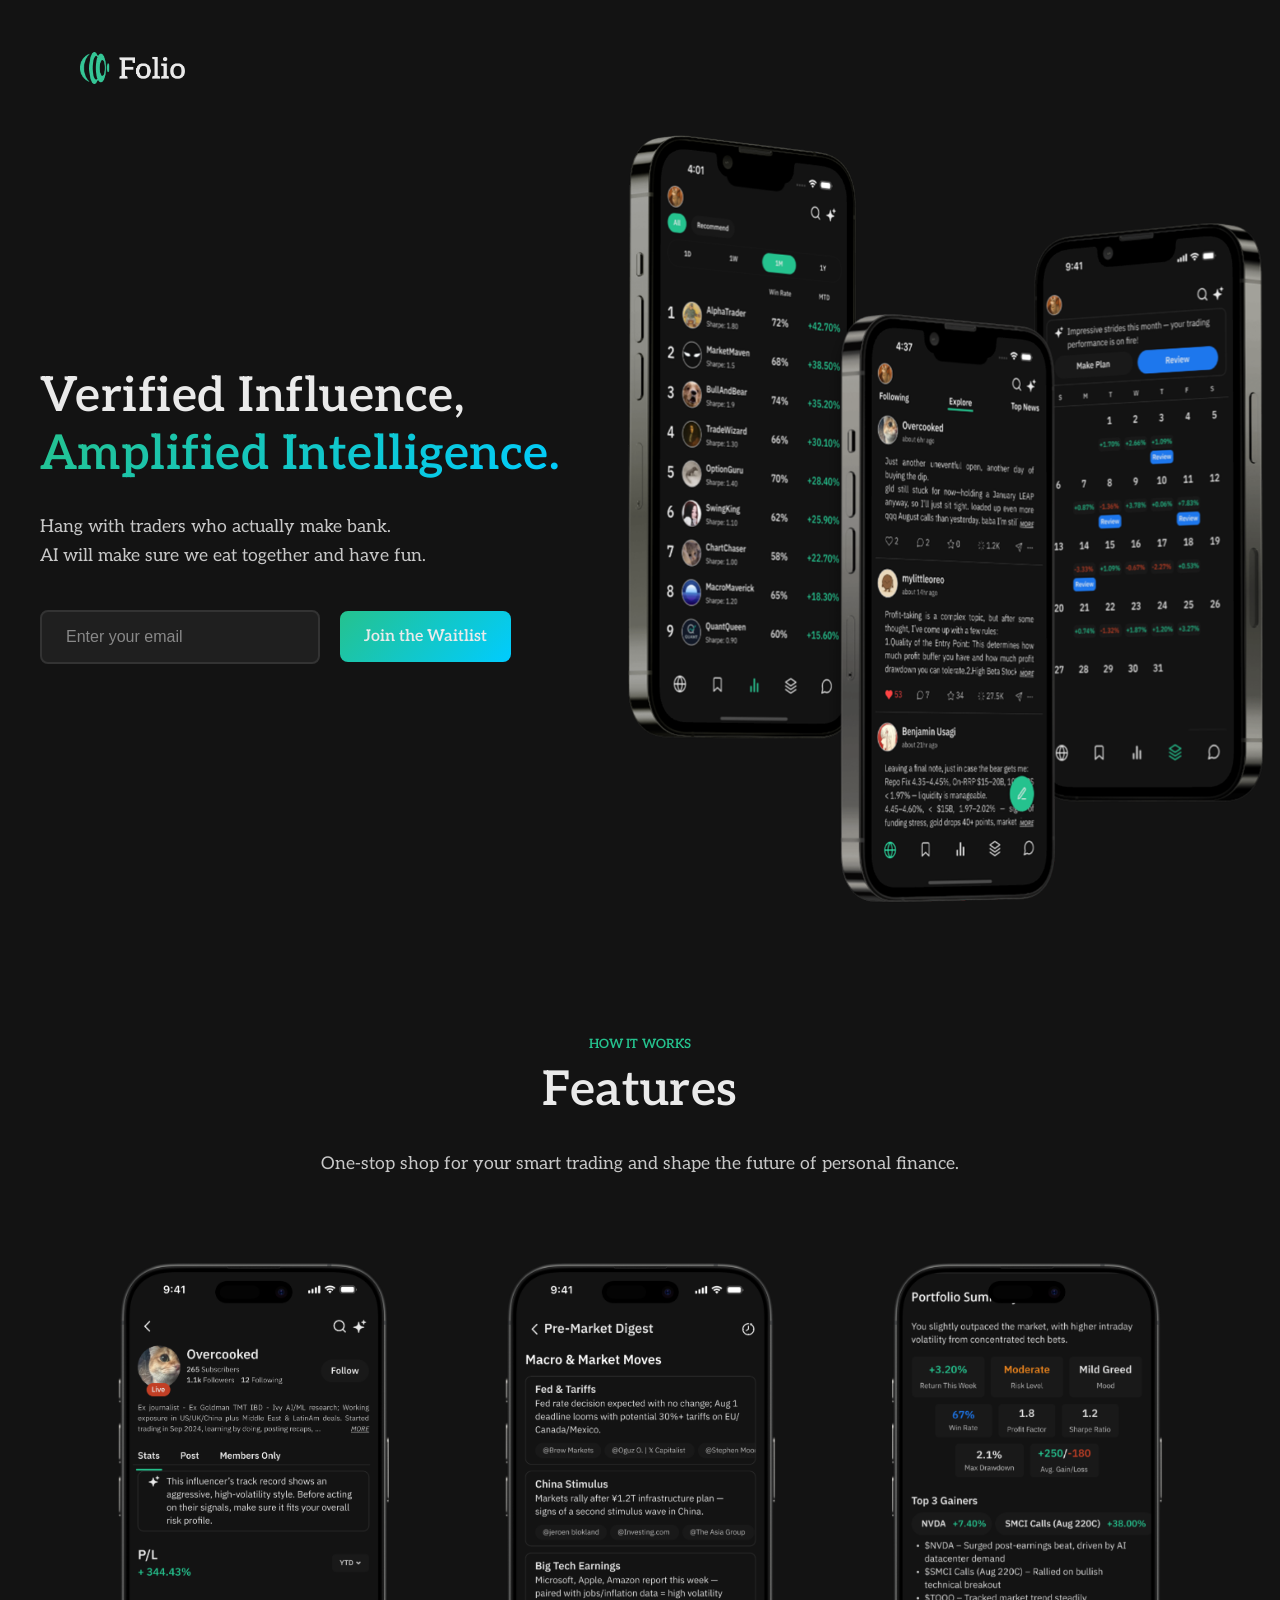
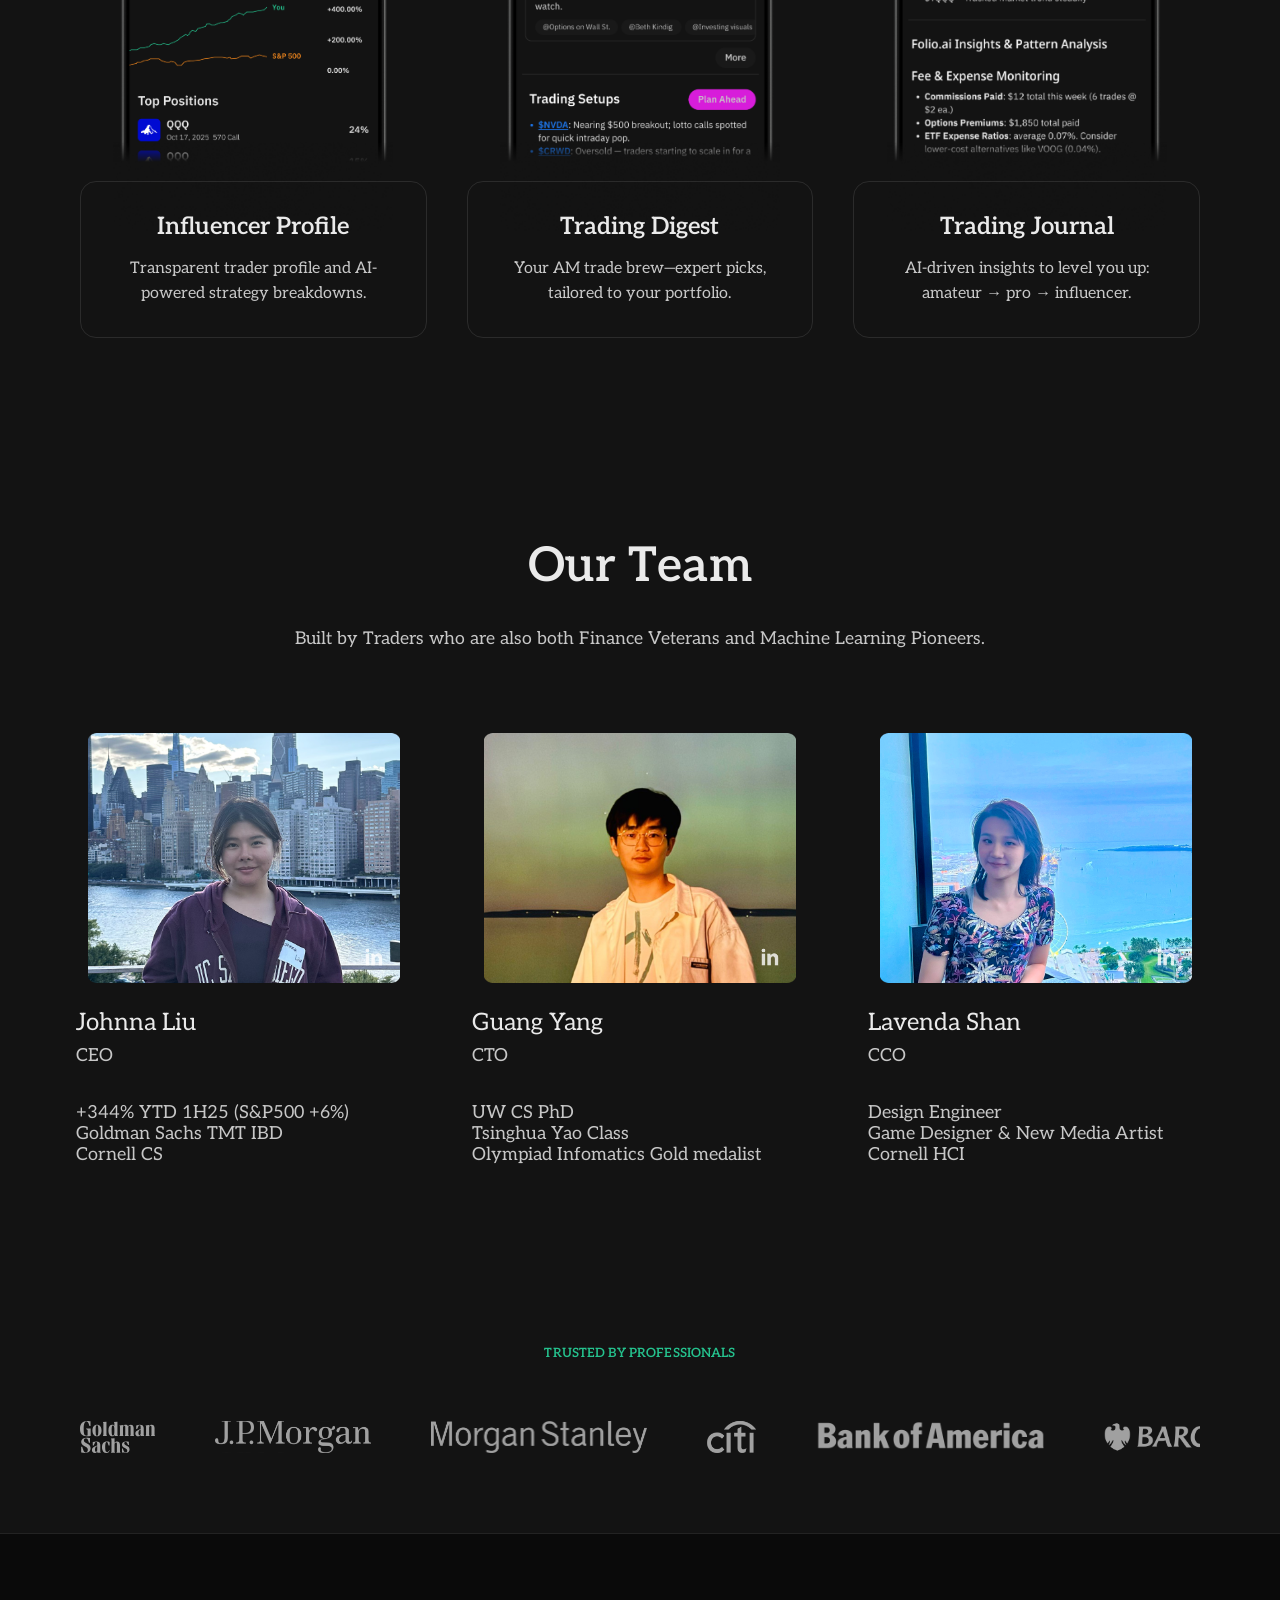
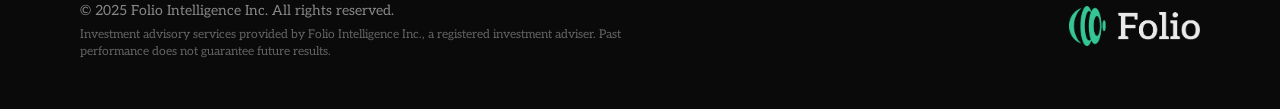
==== index.html @ 2339e9d1 "set default html page" ====
<!DOCTYPE html>
<html lang="en">

<head>
    <meta charset="UTF-8">
    <meta name="viewport" content="width=device-width, initial-scale=1.0">
    <title>Folio - Verified Influence, Amplified Intelligence</title>
    <link href="https://fonts.googleapis.com/css2?family=Aleo:wght@300;400;500;600;700&display=swap" rel="stylesheet">
    <link rel="stylesheet" href="styles.css">
</head>

<body>
    <!-- Header -->
    <header class="header">
        <nav class="nav">
            <div class="logo">
                <img src="assets/logo-3.png" alt="Folio">
            </div>
            <!-- <a href="#blog" class="blog-btn">Blog</a> -->
        </nav>
    </header>

    <!-- Hero Section -->
    <section class="hero">
        <div class="hero-content">
            <div class="hero-text">
                <h1>
                    Verified Influence,<br>
                    <span class="highlight">Amplified Intelligence.</span>
                </h1>
                <p>
                    Hang with traders who actually make bank.<br>
                    AI will make sure we eat together and have fun.
                </p>
                <div class="hero-buttons">
                    <input type="email" placeholder="Enter your email" class="email-input">
                    <a href="#demo" class="btn-primary">Join the Waitlist</a>
                </div>
            </div>
            <div class="hero-phones">
                <img src="assets/demo-img/hero-phone-img.png" alt="folio app">
            </div>
        </div>
    </section>

    <!-- How it Works Section -->
    <section class="how-it-works">
        <div class="container">
            <div class="section-header">
                <div class="section-tag">How it Works</div>
                <h2 class="section-title">Features</h2>
                <p class="section-subtitle">One-stop shop for your smart trading and shape the future of personal
                    finance.</p>
            </div>

            <div class="features-grid">
                <div class="feature-item">
                    <div class="feature-phone">
                        <img src="assets/demo-img/profile-demo.png" alt="Influencer Profile Demo">
                    </div>
                    <div class="feature-card">
                        <h3>Influencer Profile</h3>
                        <p>Transparent trader profile and AI-powered strategy breakdowns.</p>
                    </div>
                </div>
                <div class="feature-item">
                    <div class="feature-phone">
                        <img src="assets/demo-img/digest-demo.png" alt="Trading Digest Demo">
                    </div>
                    <div class="feature-card">
                        <h3>Trading Digest</h3>
                        <p>Your AM trade brew—expert picks, tailored to your portfolio.</p>
                    </div>
                </div>
                <div class="feature-item">
                    <div class="feature-phone">
                        <img src="assets/demo-img/review-demo.png" alt="Trading Journal Demo">
                    </div>
                    <div class="feature-card">
                        <h3>Trading Journal</h3>
                        <p>AI-driven insights to level you up: amateur → pro → influencer.</p>
                    </div>
                </div>
            </div>
        </div>
    </section>

    <!-- Team Section -->
    <section class="team">
        <div class="container">
            <div class="section-header">
                <h2 class="section-title">Our Team</h2>
                <p class="section-subtitle">Built by Traders who are also both Finance Veterans and Machine Learning
                    Pioneers.</p>
            </div>

            <div class="team-grid">
                <div class="team-member">
                    <div class="photo-container">
                        <img src="assets/founders/johnna-photo.png" alt="Johnna Liu" class="member-photo">
                        <a href="https://www.linkedin.com/in/johnnaliu/" target="_blank" class="linkedin-link">
                            <img src="assets/founders/linkedin-logo.png" alt="LinkedIn" class="linkedin-icon">
                        </a>
                    </div>
                    <div class="member-info">
                        <div class="member-header">
                            <h3>Johnna Liu</h3>
                            <div class="role">CEO</div>
                        </div>
                        <div class="bio">
                            +344% YTD 1H25 (S&P500 +6%)<br>
                            Goldman Sachs TMT IBD<br>
                            Cornell CS
                        </div>
                    </div>
                </div>
                <div class="team-member">
                    <div class="photo-container">
                        <img src="assets/founders/guang-photo.png" alt="Guang Yang" class="member-photo">
                        <a href="https://www.linkedin.com/in/guang-yang-8a3953269/" target="_blank" class="linkedin-link">
                            <img src="assets/founders/linkedin-logo.png" alt="LinkedIn" class="linkedin-icon">
                        </a>
                    </div>
                    <div class="member-info">
                        <div class="member-header">
                            <h3>Guang Yang</h3>
                            <div class="role">CTO</div>
                        </div>
                        <div class="bio">
                            UW CS PhD<br>
                            Tsinghua Yao Class<br>
                            Olympiad Infomatics Gold medalist
                        </div>
                    </div>
                </div>
                <div class="team-member">
                    <div class="photo-container">
                        <img src="assets/founders/lav-photo.png" alt="Lavenda Shan" class="member-photo">
                        <a href="https://www.linkedin.com/in/lavendashan/" target="_blank" class="linkedin-link">
                            <img src="assets/founders/linkedin-logo.png" alt="LinkedIn" class="linkedin-icon">
                        </a>
                    </div>
                    <div class="member-info">
                        <div class="member-header">
                            <h3>Lavenda Shan</h3>
                            <div class="role">CCO</div>
                        </div>
                        <div class="bio">
                            Design Engineer<br>
                            Game Designer & New Media Artist<br>
                            Cornell HCI
                        </div>
                    </div>
                </div>
            </div>
        </div>
    </section>

    <!-- Trusted Section -->
    <section class="trusted">
        <div class="trusted-content">
            <div class="trusted-header">
                <div class="trusted-tag">Trusted by Professionals</div>
                <!-- <p class="trusted-subtitle">Built by ex-Goldman Sachs investment bankers and talented traders.</p> -->
            </div>

            <div class="partners-scroll">
                <div class="partners-track">
                    <img src="assets/company/text-only/goldman-sachs.svg" alt="Goldman Sachs" class="partner-logo">
                    <img src="assets/company/text-only/jpm.svg" alt="JPMorgan" class="partner-logo">
                    <img src="assets/company/text-only/morgan-stanley.svg" alt="Morgan Stanley" class="partner-logo">
                    <img src="assets/company/text-only/citi.svg" alt="Citi" class="partner-logo">
                    <img src="assets/company/text-only/BofA.svg" alt="Bank of America" class="partner-logo">
                    <img src="assets/company/text-only/barclays.svg" alt="Barclays" class="partner-logo">
                    <img src="assets/company/text-only/hsbc.svg" alt="HSBC" class="partner-logo">
                    <img src="assets/company/text-only/ubs.svg" alt="UBS" class="partner-logo">
                    <img src="assets/company/text-only/db.svg" alt="Deutsche Bank" class="partner-logo">
                    <img src="assets/company/text-only/blackrock.svg" alt="BlackRock" class="partner-logo">
                    <img src="assets/company/text-only/blackstone.svg" alt="Blackstone" class="partner-logo">
                    <img src="assets/company/text-only/carlyle.svg" alt="Carlyle" class="partner-logo">
                    <img src="assets/company/text-only/Citadel_LLC_Logo.svg" alt="Citadel" class="partner-logo">
                    <!-- Duplicate for seamless scroll -->
                    <img src="assets/company/text-only/goldman-sachs.svg" alt="Goldman Sachs" class="partner-logo">
                    <img src="assets/company/text-only/jpm.svg" alt="JPMorgan" class="partner-logo">
                    <img src="assets/company/text-only/morgan-stanley.svg" alt="Morgan Stanley" class="partner-logo">
                    <img src="assets/company/text-only/citi.svg" alt="Citi" class="partner-logo">
                    <img src="assets/company/text-only/BofA.svg" alt="Bank of America" class="partner-logo">
                    <img src="assets/company/text-only/barclays.svg" alt="Barclays" class="partner-logo">
                    <img src="assets/company/text-only/hsbc.svg" alt="HSBC" class="partner-logo">
                    <img src="assets/company/text-only/ubs.svg" alt="UBS" class="partner-logo">
                    <img src="assets/company/text-only/db.svg" alt="Deutsche Bank" class="partner-logo">
                    <img src="assets/company/text-only/blackrock.svg" alt="BlackRock" class="partner-logo">
                    <img src="assets/company/text-only/blackstone.svg" alt="Blackstone" class="partner-logo">
                    <img src="assets/company/text-only/carlyle.svg" alt="Carlyle" class="partner-logo">
                    <img src="assets/company/text-only/Citadel_LLC_Logo.svg" alt="Citadel" class="partner-logo">
                </div>
            </div>
        </div>
    </section>

    <!-- Footer Section -->
    <footer class="footer">
        <div class="footer-content">
            <div class="footer-legal">
                <p>© 2025 Folio Intelligence Inc. All rights reserved.</p>
                <p class="disclaimer">Investment advisory services provided by Folio Intelligence Inc., a registered investment adviser. Past performance does not guarantee future results.</p>
            </div>
            
            <div class="footer-logo">
                <img src="assets/logo-3.png" alt="Folio">
            </div>
        </div>
    </footer>

    <script>
        // Smooth scrolling for navigation links
        document.querySelectorAll('a[href^="#"]').forEach(anchor => {
            anchor.addEventListener('click', function (e) {
                e.preventDefault();
                const target = document.querySelector(this.getAttribute('href'));
                if (target) {
                    target.scrollIntoView({
                        behavior: 'smooth',
                        block: 'start'
                    });
                }
            });
        });

        // Intersection Observer for scroll animations
        const observerOptions = {
            threshold: 0.1,
            rootMargin: '0px 0px -50px 0px'
        };

        const observer = new IntersectionObserver(function (entries) {
            entries.forEach(entry => {
                if (entry.isIntersecting) {
                    entry.target.style.opacity = '1';
                    entry.target.style.transform = 'translateY(0)';
                }
            });
        }, observerOptions);

        // Apply animations to elements
        document.querySelectorAll('.feature-card, .team-member').forEach(element => {
            element.style.opacity = '0';
            element.style.transform = 'translateY(30px)';
            element.style.transition = 'opacity 0.6s ease, transform 0.6s ease';
            observer.observe(element);
        });
    </script>
</body>

</html>
---- styles.css ----
:root {
    --text-primary: #EAEAEA;
    --text-secondary: #C7C7C7;
}

* {
    margin: 0;
    padding: 0;
    box-sizing: border-box;
}

body {
    font-family: "Aleo", Georgia, serif;
    background-color: #131313;
    color: var(--text-primary, #EAEAEA);
    font-size: 58px;
    font-style: normal;
    font-weight: 400;
    line-height: normal;
    overflow-x: hidden;
}

.container {
    max-width: 1440px;
    margin: 0 auto;
    padding: 0 20px;
}

/* Header */
.header {
    padding: 32px 0;
    position: relative;
    z-index: 100;
}

.nav {
    display: flex;
    justify-content: space-between;
    align-items: center;
    margin: 0 auto;
    padding: 20px 80px;
    transition: all 0.3s ease;
    border-radius: 12px;
}

.nav.scrolled {
    background: rgba(25, 25, 25, 0.95);
    backdrop-filter: blur(10px);
    border: 1px solid rgba(255, 255, 255, 0.1);
    margin: 0 20px;
    transform: translateY(-5px);
    box-shadow: 0 10px 30px rgba(0, 0, 0, 0.3);
}

.logo {
    display: flex;
    align-items: center;
    transition: transform 0.3s ease;
}

.logo:hover {
    transform: scale(1.05);
}

.logo img {
    height: 32px;
    width: auto;
    transition: all 0.3s ease;
    filter: brightness(1);
}

.logo:hover img {
    filter: brightness(1.2);
}

/* Hero Section */
.hero {
    padding: 80px 0 120px;
    position: relative;
}

.hero-content {
    display: grid;
    grid-template-columns: 1.5fr 1fr;
    gap: 60px;
    align-items: center;
    max-width: 1400px;
    margin: 0 auto;
    padding: 0 40px;
}

.hero-text h1 {
    font-size: 3rem;
    font-weight: 600;
    line-height: 1.2;
    margin-bottom: 30px;
    letter-spacing: 0.01em;
}

.hero-text .highlight {
    background: linear-gradient(135deg, #25c28e, #00ccff);
    -webkit-background-clip: text;
    -webkit-text-fill-color: transparent;
    background-clip: text;
}

.hero-text p {
    font-size: 1.1rem;
    color: var(--text-secondary);
    margin-bottom: 40px;
    line-height: 1.6;
}

.hero-buttons {
    display: flex;
    gap: 20px;
    align-items: center;
    flex-wrap: nowrap;
}

.email-input {
    background: rgba(255, 255, 255, 0.05);
    border: 2px solid #333;
    border-radius: 8px;
    padding: 16px 24px;
    font-size: 1rem;
    color: #eaeaea;
    width: 280px;
    transition: all 0.3s ease;
}

.email-input::placeholder {
    color: #888;
}

.email-input:focus {
    outline: none;
    border-color: #25c28e;
    background: rgba(255, 255, 255, 0.08);
    box-shadow: 0 0 0 30px rgba(37, 194, 142, 0.1);
}

.btn-primary {
    background: linear-gradient(135deg, #25c28e, #00ccff);
    color: var(--text-primary);
    padding: 16px 24px;
    border: none;
    border-radius: 8px;
    font-weight: 600;
    font-size: 1rem;
    cursor: pointer;
    transition: all 0.3s ease;
    text-decoration: none;
    display: inline-block;
    text-align: center;
    position: relative;
    z-index: 9999;
}

.btn-primary:hover {
    transform: translateY(-2px);
    box-shadow: 0 0 30px rgba(37, 194, 142, 0.3);
}

/* hero image */
.hero-phones {
    display: flex;
    justify-content: center;
    align-items: center;
    width: 100%;
    height: 600px;
    position: relative;
    margin: 0 auto;
    overflow: visible;
    margin-left: -180px;
}

.hero-phones img {
    width: auto;
    height: 200px;
    object-fit: contain;
    transform: scale(4.5);
    transition: all 0.3s ease;
    transform-origin: center center;
    position: relative;
}

/* How it Works Section */
.how-it-works {
    padding: 100px 0;
    background: #131313;
}

.section-header {
    text-align: center;
    margin-bottom: 80px;
}

.section-tag {
    color: #25c28e;
    font-weight: 600;
    font-size: 0.8rem;
    text-transform: uppercase;
    letter-spacing: 0.01em;
    margin-bottom: 10px;
}

.section-title {
    font-size: 3rem;
    font-weight: 600;
    color: var(--text-primary);
    line-height: 1.2;
    margin-bottom: 30px;
    letter-spacing: 0.01em;
}

.section-subtitle {
    font-size: 1.1rem;
    color: var(--text-secondary);
    margin-bottom: 40px;
    line-height: 1.6;
}

.features-grid {
    display: grid;
    grid-template-columns: repeat(3, 1fr);
    gap: 40px;
    max-width: 1200px;
    margin: 0 auto;
    padding: 0 40px;
}

.feature-item {
    display: flex;
    flex-direction: column;
    align-items: center;
}

.feature-card {
    border: 1px solid rgba(255, 255, 255, 0.1);
    border-radius: 16px;
    padding: 30px 30px;
    text-align: center;
    transition: all 0.3s ease;
    margin-top: -80px;
    position: relative;
    z-index: 2;
}

.feature-phone {
    width: 280px;
    margin-bottom: 30px;
    position: relative;
    border-radius: 16px;
    overflow: hidden;
}

.feature-phone img {
    width: 100%;
    height: 100%;
    object-fit: cover;
    border-radius: 16px;
}

.feature-card h3 {
    font-size: 1.5rem;
    font-weight: 600;
    margin-bottom: 15px;
    color: #eaeaea;
}

.feature-card p {
    color: #c7c7c7;
    line-height: 1.6;
    font-size: 1rem;
}

/* Team Section */
.team {
    padding: 100px 0;
}

.team-grid {
    display: grid;
    grid-template-columns: repeat(3, 1fr);
    gap: 60px;
    max-width: 1200px;
    margin: 0 auto;
    padding: 0 36px;
}

.team-member {
    text-align: center;
}

.photo-container {
    position: relative;
    display: inline-block;
    margin: 0 auto 8px;
}

.member-photo {
    width: 312px;
    height: 250px;
    border-radius: 6px;
    object-fit: cover;
    transition: all 0.3s ease;
    overflow: hidden;
}

.linkedin-link {
    position: absolute;
    bottom: 4px;
    right: 4px;
    padding: 8px;
    transition: all 0.3s ease;
    opacity: 0.8;
}

.linkedin-link:hover {
    opacity: 1;
    background: var(--main-text-secondary);
    transform: scale(1.1);
}

.linkedin-icon {
    width: 28px;
    filter: brightness(0) invert(1);
}

.member-info {
    display: flex;
    flex-direction: column;
    align-items: flex-start;
    gap: 36px;
    align-self: stretch;
}

.member-header {
    display: flex;
    flex-direction: column;
    align-items: flex-start;
    gap: 8px;
}

.member-info h3 {
    color: var(--main-text-primary, #EAEAEA);
    font-family: Aleo;
    font-size: 24px;
    font-style: normal;
    font-weight: 400;
    line-height: normal;
    margin: 0;
}

.member-info .role {
    color: var(--main-text-secondary, #C7C7C7);
    font-family: Aleo;
    font-size: 18px;
    font-style: normal;
    font-weight: 400;
    line-height: normal;
    margin: 0;
}

.member-info .bio {
    color: var(--main-text-secondary, #C7C7C7);
    font-family: Aleo;
    font-size: 18px;
    font-style: normal;
    font-weight: 400;
    line-height: normal;
    margin: 0;
    text-align: left;
}

/* Trusted Section */
.trusted {
    padding: 80px 0;
    background: #131313;
}

.trusted-content {
    max-width: 1200px;
    margin: 0 auto;
    padding: 0 40px;
}

.trusted-header {
    text-align: center;
    margin-bottom: 60px;
}

.trusted-tag {
    color: #25c28e;
    font-weight: 600;
    font-size: 0.8rem;
    text-transform: uppercase;
    letter-spacing: 0.01em;
    margin-bottom: 20px;
}

.trusted-subtitle {
    font-size: 1.1rem;
    color: var(--text-secondary);
    margin-bottom: 40px;
    line-height: 1.6;
}

.partners-scroll {
    overflow: hidden;
    width: 100%;
    position: relative;
}

.partners-track {
    display: flex;
    gap: 60px;
    animation: scroll-horizontal 30s linear infinite;
    white-space: nowrap;
}

.partner-logo {
    height: 32px;
    opacity: 0.6;
    transition: opacity 0.3s ease;
    flex-shrink: 0;
    filter: brightness(0) invert(1);
}

.partner-logo:hover {
    opacity: 1;
}

@keyframes scroll-horizontal {
    0% {
        transform: translateX(0);
    }
    100% {
        transform: translateX(-50%);
    }
}

/* Footer Section */
.footer {
    background: #0a0a0a;
    border-top: 1px solid rgba(255, 255, 255, 0.1);
    padding: 60px 0 40px;
}

.footer-content {
    max-width: 1200px;
    margin: 0 auto;
    padding: 0 40px;
    display: flex;
    justify-content: space-between;
    align-items: flex-start;
    gap: 40px;
}

.footer-logo img {
    height: 40px;
    width: auto;
}

.footer-legal {
    text-align: left;
    flex: 1;
    max-width: 600px;
}

.footer-legal p {
    color: #888;
    font-family: Aleo;
    font-size: 14px;
    margin: 8px 0;
}

.disclaimer {
    font-size: 12px !important;
    line-height: 1.4;
    opacity: 0.7;
    margin: 15px 0 0;
}

/* Mobile Responsive */
@media (max-width: 640px) {
    .nav {
        padding: 0 20px;
    }

    .hero {
        padding: 60px 0 80px;
    }

    .hero-content {
        grid-template-columns: 1fr;
        gap: 40px;
        text-align: center;
        padding: 0 20px;
        max-width: 100%;
        justify-content: center;
    }

    .hero-text h1 {
        font-size: 2.5rem;
    }

    .hero-phones {
        width: 100%;
        height: auto;
        justify-content: center;
        margin: 0 auto;
        margin-left: 0;
        overflow: hidden;
    }

    .hero-phones img {
        width: 100%;
        height: auto;
        object-fit: contain;
        transform: scale(1.1);
        position: static;
    }

    .features-grid {
        grid-template-columns: 1fr;
        padding: 0 20px;
    }

    .team-grid {
        grid-template-columns: 1fr;
        padding: 0 20px;
    }

    .trusted-content {
        padding: 0 20px;
    }

    .partners-grid {
        grid-template-columns: 1fr;
        gap: 20px;
    }

    .partner-logo {
        width: 60px;
        font-size: 0.8rem;
    }

    .section-title {
        font-size: 2rem;
    }

    .hero-buttons {
        justify-content: center;
        flex-wrap: nowrap;
    }

    .email-input {
        width: 200px;
        max-width: 200px;
    }
}
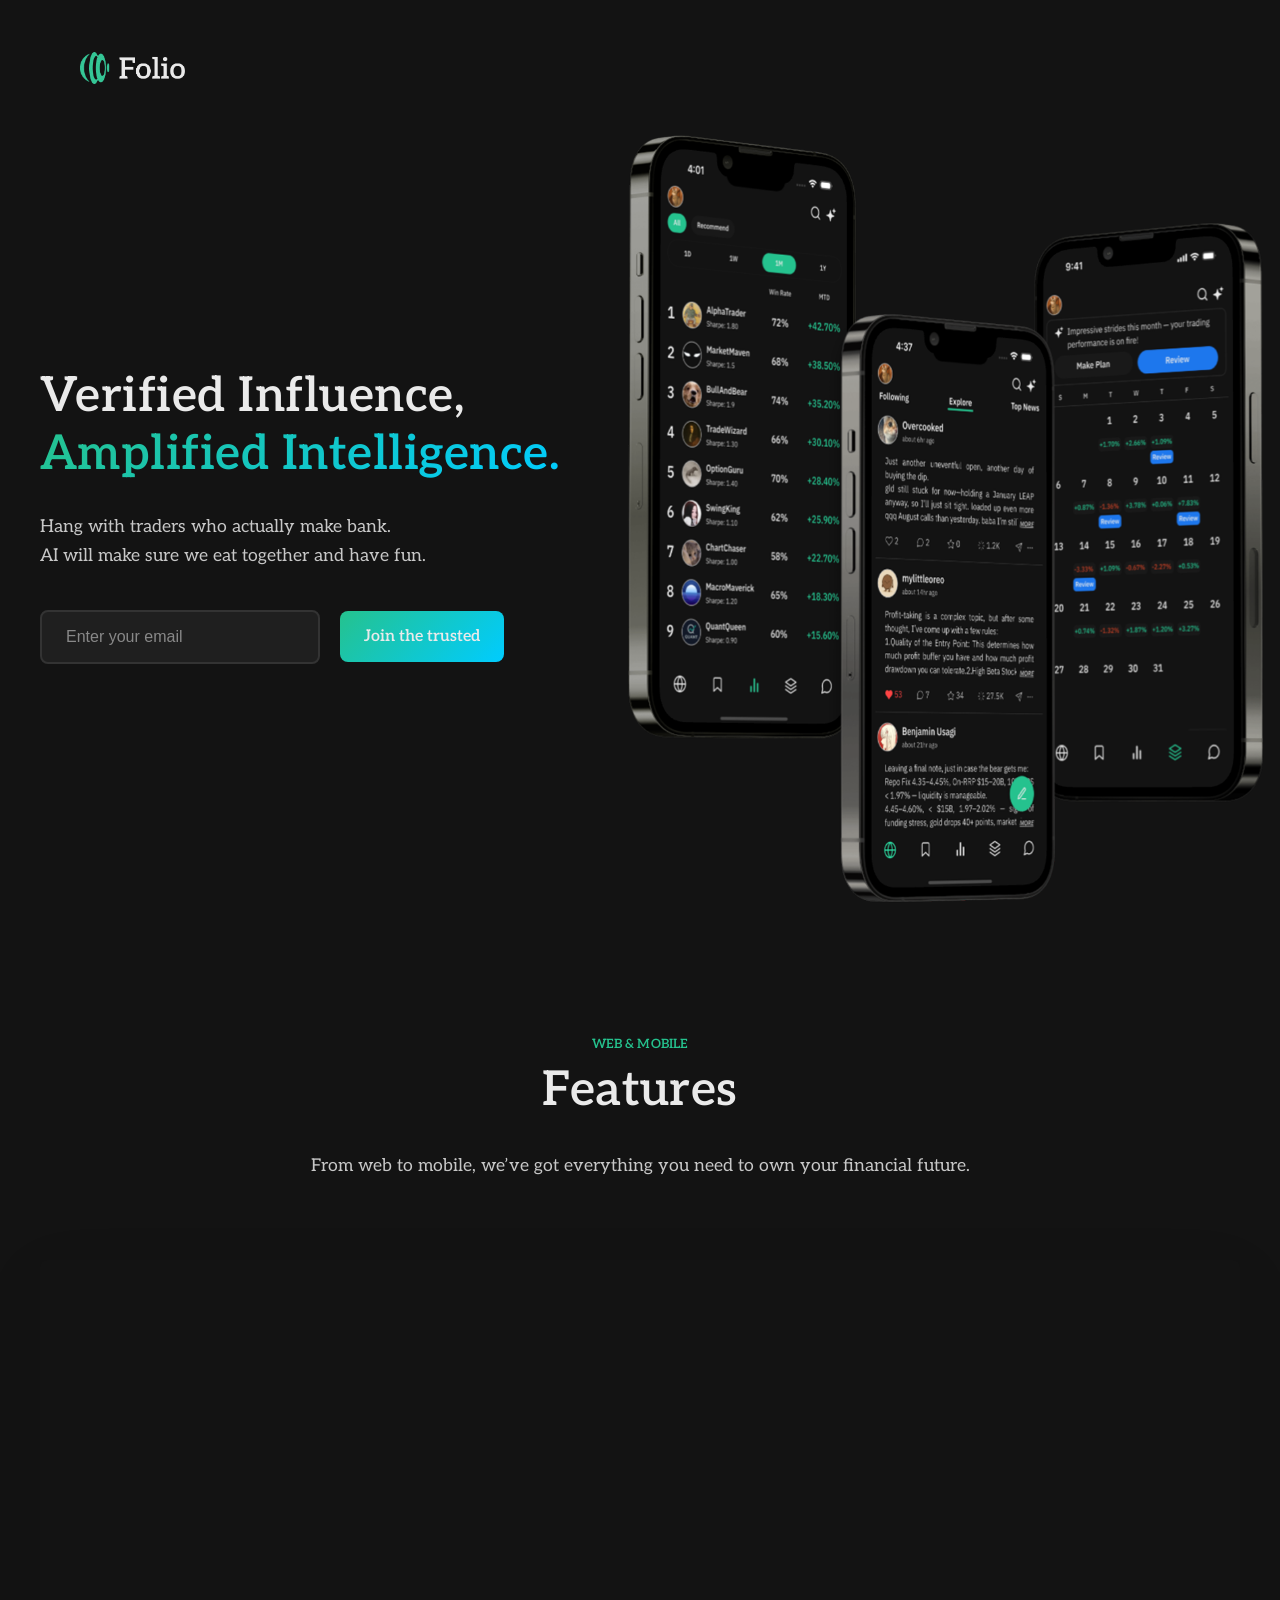
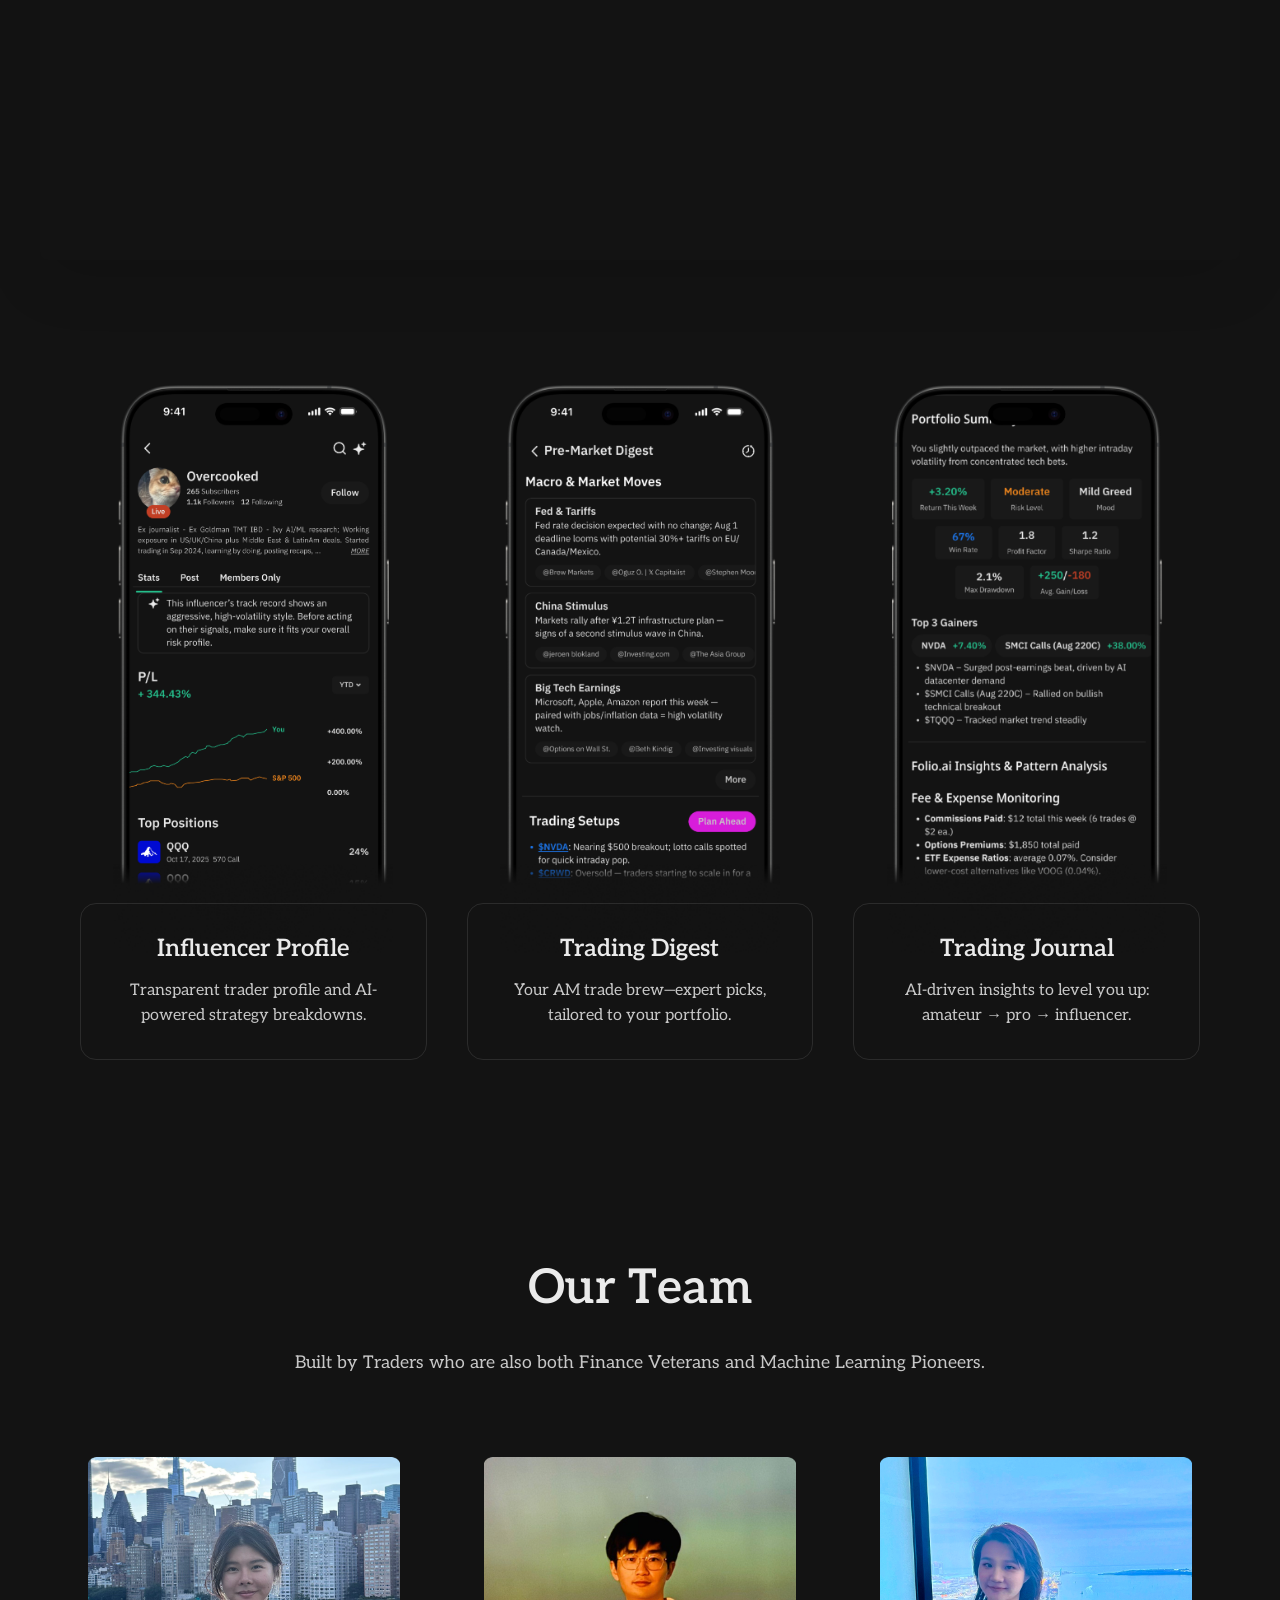
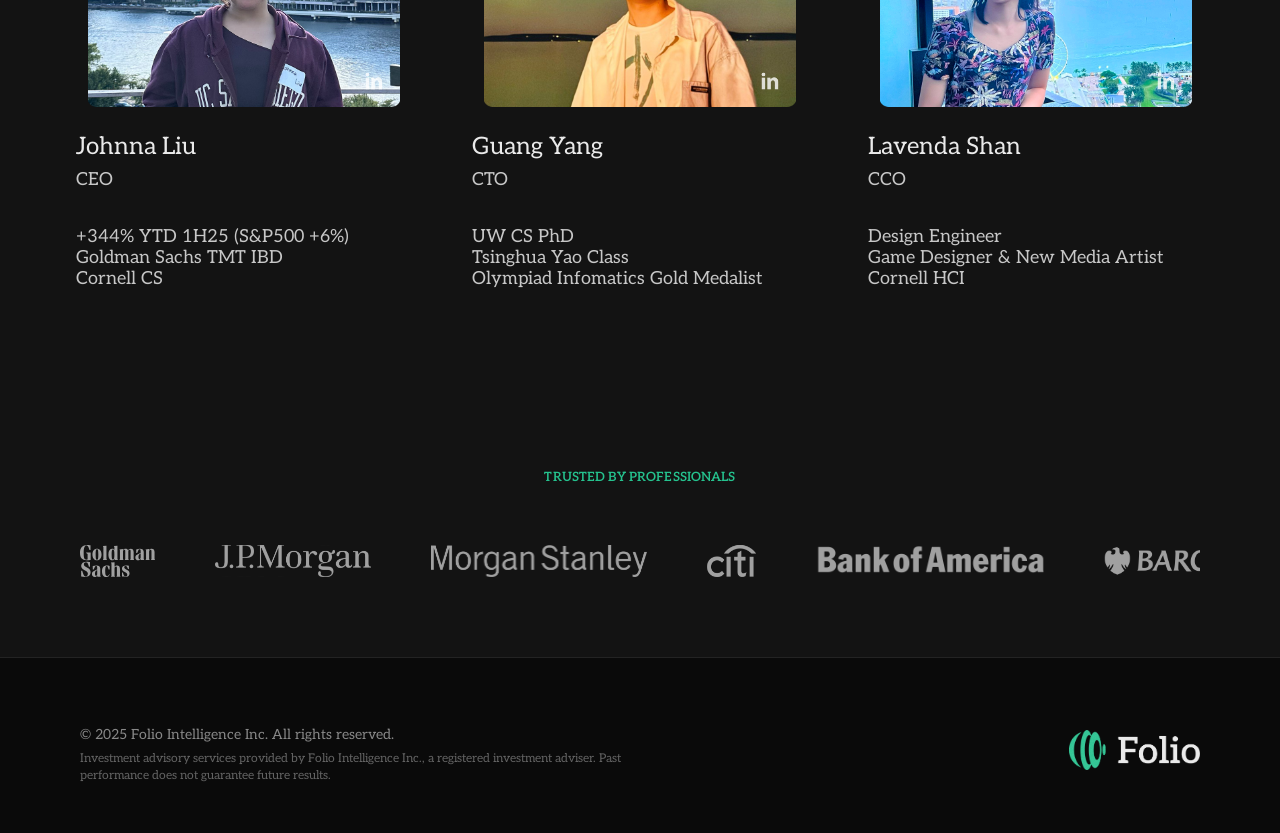
==== commit 09ede2a6: "Demo Video Added & slight modification on descriptions zzZ" ====
--- a/index.html
+++ b/index.html
@@ -34,8 +34,23 @@
                 </p>
                 <div class="hero-buttons">
                     <input type="email" placeholder="Enter your email" class="email-input">
-                    <a href="#demo" class="btn-primary">Join the Waitlist</a>
-                </div>
+                    <a href="#demo" class="btn-primary">Join the trusted</a>
+                </div>
+
+                <!-- Small trusted feature after buttons -->
+                <!-- <div class="trusted-content">
+                    <div class="trusted-images">
+                        <div class="trusted-image">
+                            <img src="assets/other/orenmyon.jpg" alt="@orenmyon">
+                        </div>
+                        <div class="trusted-image">
+                            <img src="assets/other/Corsica267.jpg" alt="@Corsica267">
+                        </div>
+                    </div>
+                    <div class="trusted-text">
+                        <p>Trusted by leading verified influencers worldwide.</p>
+                    </div>
+                </div> -->
             </div>
             <div class="hero-phones">
                 <img src="assets/demo-img/hero-phone-img.png" alt="folio app">
@@ -47,10 +62,16 @@
     <section class="how-it-works">
         <div class="container">
             <div class="section-header">
-                <div class="section-tag">How it Works</div>
+                <div class="section-tag">Web & Mobile</div>
                 <h2 class="section-title">Features</h2>
-                <p class="section-subtitle">One-stop shop for your smart trading and shape the future of personal
-                    finance.</p>
+                <p class="section-subtitle">From web to mobile, we’ve got everything you need to own your financial future.</p>
+            </div>
+
+            <!-- demo video -->
+            <div class="video-container">
+                <video autoplay muted loop poster="">
+                    <source src="assets/demo-img/folio-webapp-demo.mov" type="video/mp4">
+                </video>
             </div>
 
             <div class="features-grid">
@@ -117,7 +138,8 @@
                 <div class="team-member">
                     <div class="photo-container">
                         <img src="assets/founders/guang-photo.png" alt="Guang Yang" class="member-photo">
-                        <a href="https://www.linkedin.com/in/guang-yang-8a3953269/" target="_blank" class="linkedin-link">
+                        <a href="https://www.linkedin.com/in/guang-yang-8a3953269/" target="_blank"
+                            class="linkedin-link">
                             <img src="assets/founders/linkedin-logo.png" alt="LinkedIn" class="linkedin-icon">
                         </a>
                     </div>
@@ -129,7 +151,7 @@
                         <div class="bio">
                             UW CS PhD<br>
                             Tsinghua Yao Class<br>
-                            Olympiad Infomatics Gold medalist
+                            Olympiad Infomatics Gold Medalist
                         </div>
                     </div>
                 </div>
@@ -203,9 +225,10 @@
         <div class="footer-content">
             <div class="footer-legal">
                 <p>© 2025 Folio Intelligence Inc. All rights reserved.</p>
-                <p class="disclaimer">Investment advisory services provided by Folio Intelligence Inc., a registered investment adviser. Past performance does not guarantee future results.</p>
-            </div>
-            
+                <p class="disclaimer">Investment advisory services provided by Folio Intelligence Inc., a registered
+                    investment adviser. Past performance does not guarantee future results.</p>
+            </div>
+
             <div class="footer-logo">
                 <img src="assets/logo-3.png" alt="Folio">
             </div>
--- a/styles.css
+++ b/styles.css
@@ -136,8 +136,7 @@
 .email-input:focus {
     outline: none;
     border-color: #25c28e;
-    background: rgba(255, 255, 255, 0.08);
-    box-shadow: 0 0 0 30px rgba(37, 194, 142, 0.1);
+    box-shadow: 0 0 0 2px rgba(37, 194, 142, 0.2);
 }
 
 .btn-primary {
@@ -185,6 +184,45 @@
     position: relative;
 }
 
+/* .trusted-content {
+    display: flex;
+    align-items: center;
+    justify-content: flex-start;
+    gap: 20px;
+    margin-top: 30px;
+}
+
+.trusted-images {
+    display: flex;
+}
+
+.trusted-image {
+    width: 32px;
+    height: 32px;
+    border-radius: 50%;
+    overflow: hidden;
+    margin-left: -8px;
+    border: 2px solid #131313;
+}
+
+.trusted-image:first-child {
+    margin-left: 0;
+}
+
+.trusted-image img {
+    width: 100%;
+    height: 100%;
+    object-fit: cover;
+    object-position: center center;
+}
+
+.trusted-text p {
+    font-size: 0.9rem;
+    color: #cccccc;
+    margin: 0;
+    font-weight: 400;
+} */
+
 /* How it Works Section */
 .how-it-works {
     padding: 100px 0;
@@ -210,15 +248,32 @@
     font-weight: 600;
     color: var(--text-primary);
     line-height: 1.2;
-    margin-bottom: 30px;
+    margin-bottom: 32px;
     letter-spacing: 0.01em;
 }
 
 .section-subtitle {
     font-size: 1.1rem;
     color: var(--text-secondary);
-    margin-bottom: 40px;
+    margin-bottom: 32px;
     line-height: 1.6;
+}
+
+.video-container {
+    width: 100%;
+    max-width: 1200px;
+    margin: 0 auto 120px auto;
+    position: relative;
+    border-radius: 8px;
+    overflow: hidden;
+    box-shadow: 0 20px 60px rgba(0, 0, 0, 0.1);
+}
+
+.video-container video {
+    width: 100%;
+    height: auto;
+    display: block;
+    border-radius: 8px;
 }
 
 .features-grid {
@@ -436,6 +491,7 @@
     0% {
         transform: translateX(0);
     }
+
     100% {
         transform: translateX(-50%);
     }
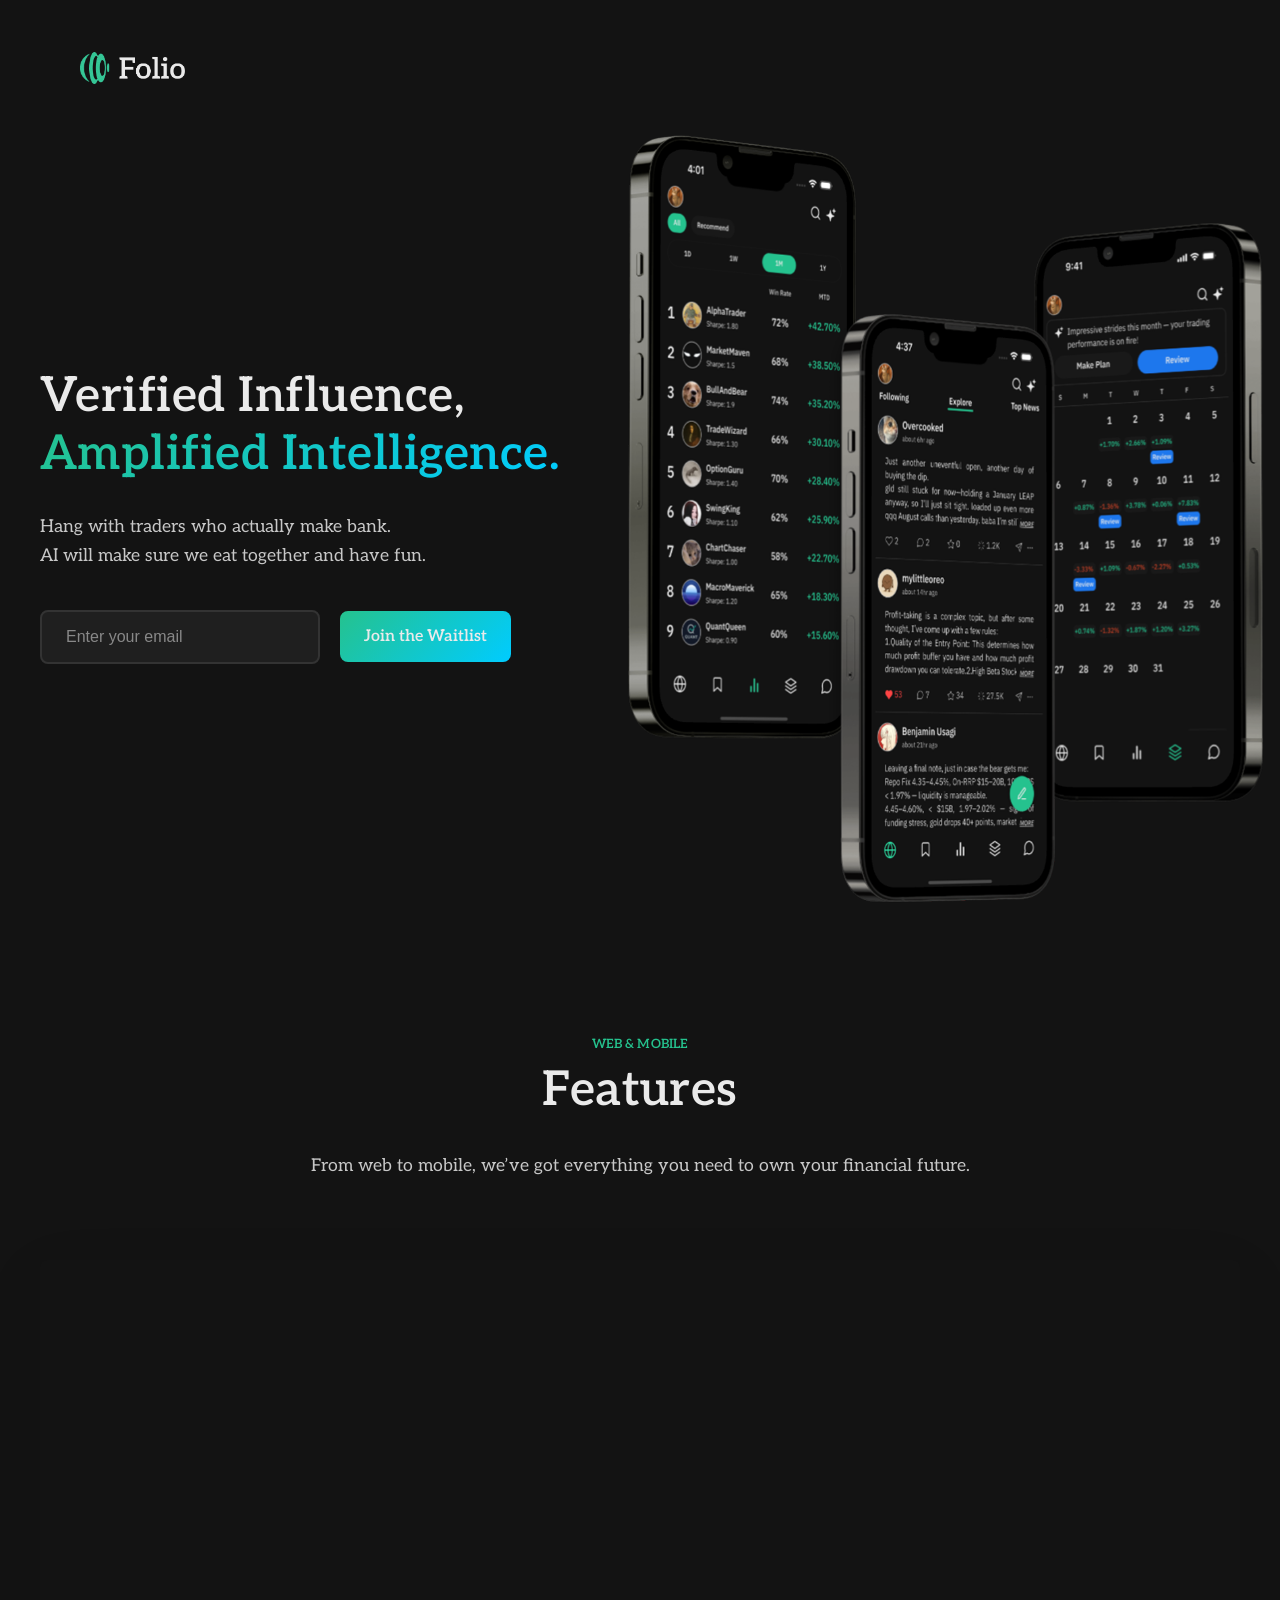
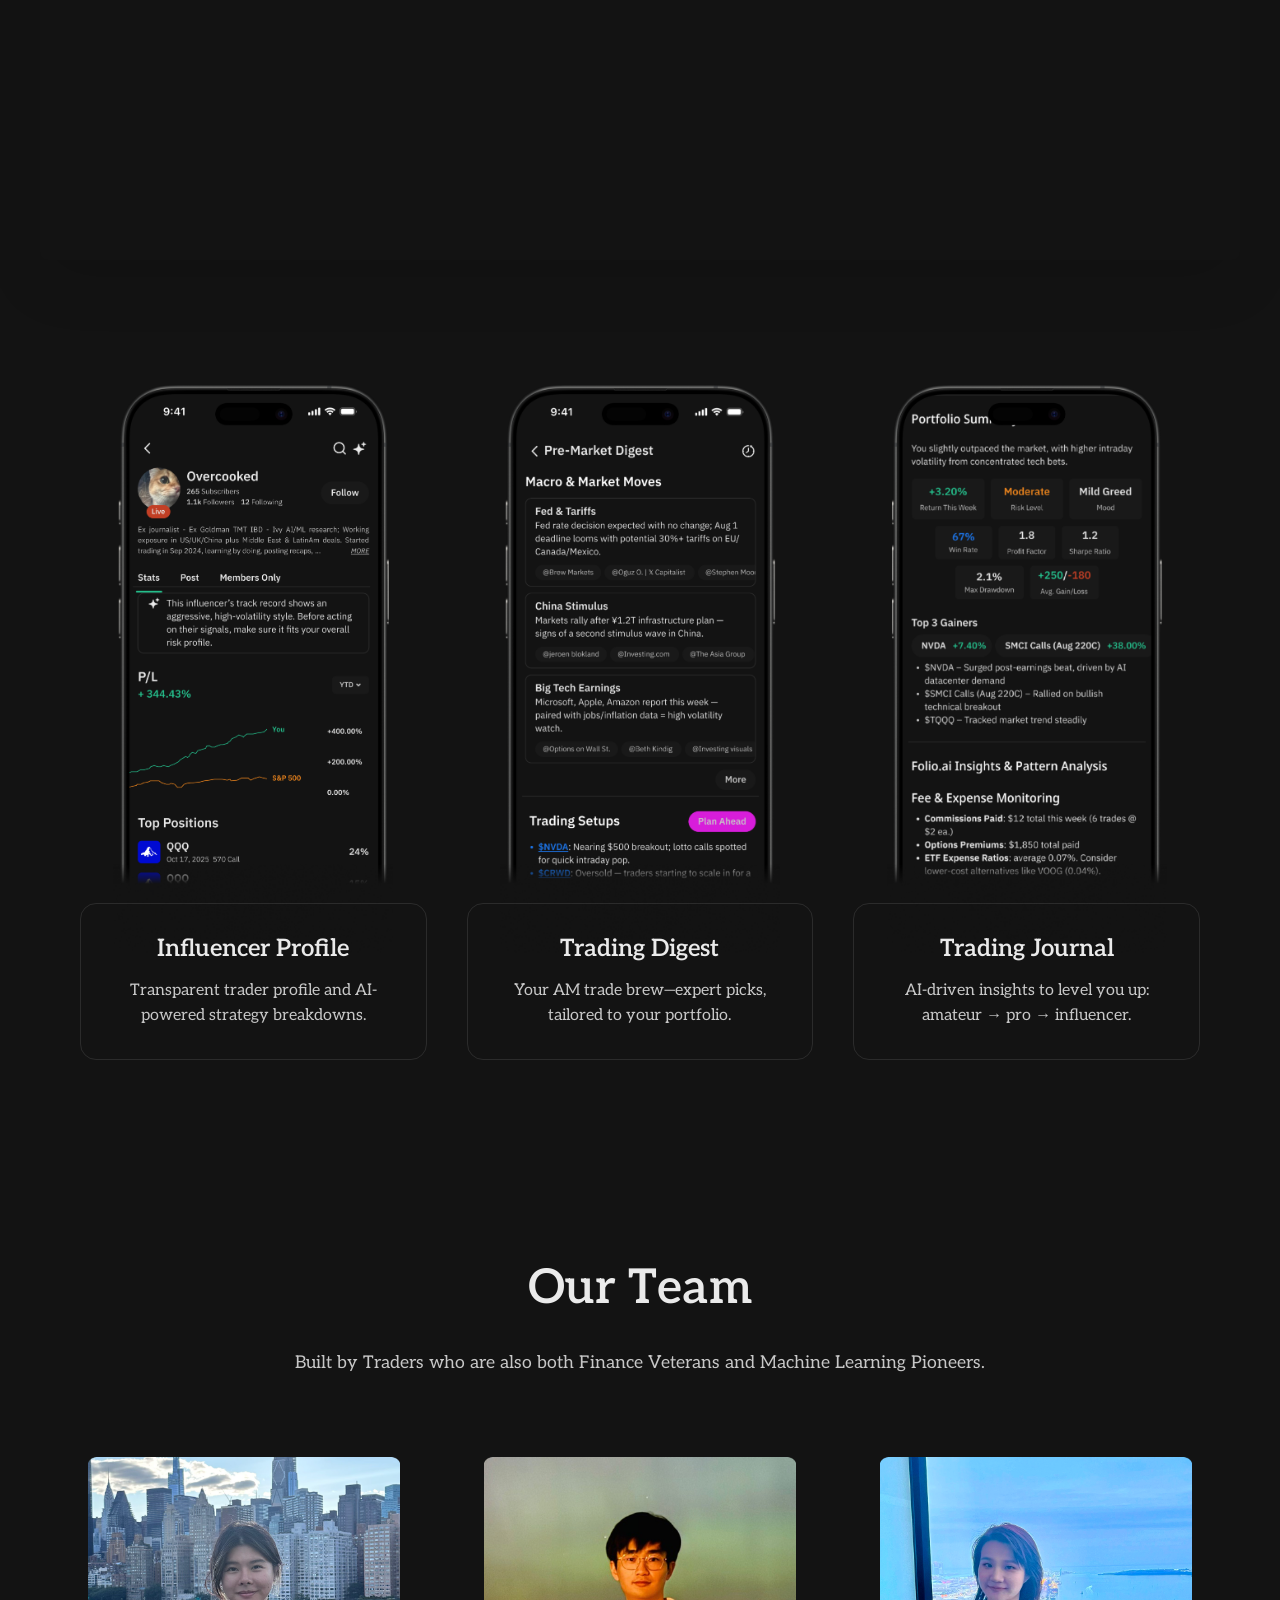
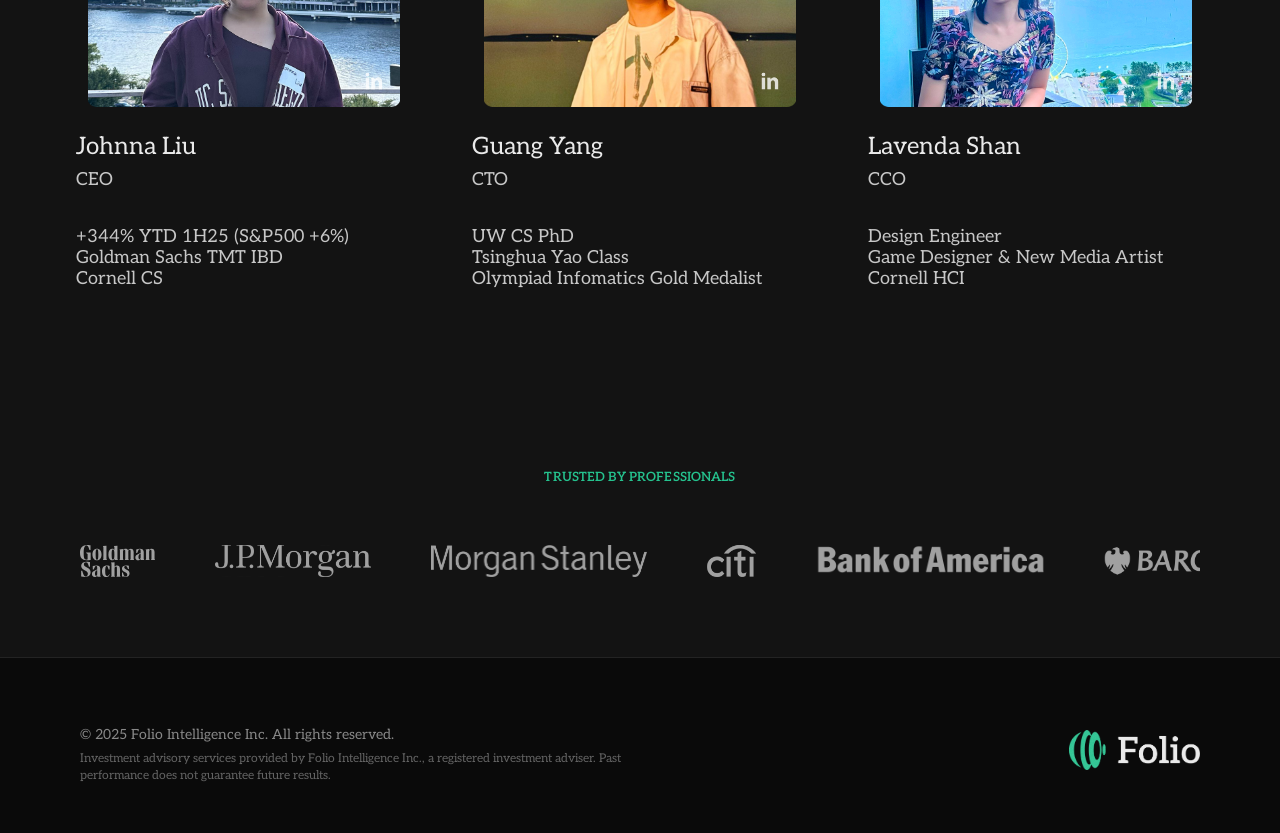
==== commit 5db85e09: "typo fixed" ====
--- a/index.html
+++ b/index.html
@@ -34,7 +34,7 @@
                 </p>
                 <div class="hero-buttons">
                     <input type="email" placeholder="Enter your email" class="email-input">
-                    <a href="#demo" class="btn-primary">Join the trusted</a>
+                    <a href="#demo" class="btn-primary">Join the Waitlist</a>
                 </div>
 
                 <!-- Small trusted feature after buttons -->
--- a/styles.css
+++ b/styles.css
@@ -267,14 +267,17 @@
     border-radius: 8px;
     overflow: hidden;
     box-shadow: 0 20px 60px rgba(0, 0, 0, 0.1);
+    box-sizing: border-box;
 }
 
 .video-container video {
     width: 100%;
+    max-width: 100%;
     height: auto;
     display: block;
     border-radius: 8px;
 }
+
 
 .features-grid {
     display: grid;
@@ -616,4 +619,9 @@
         width: 200px;
         max-width: 200px;
     }
+
+    .video-container {
+        margin: 0 auto 60px auto;
+        max-width: 95vw;
+    }
 }
